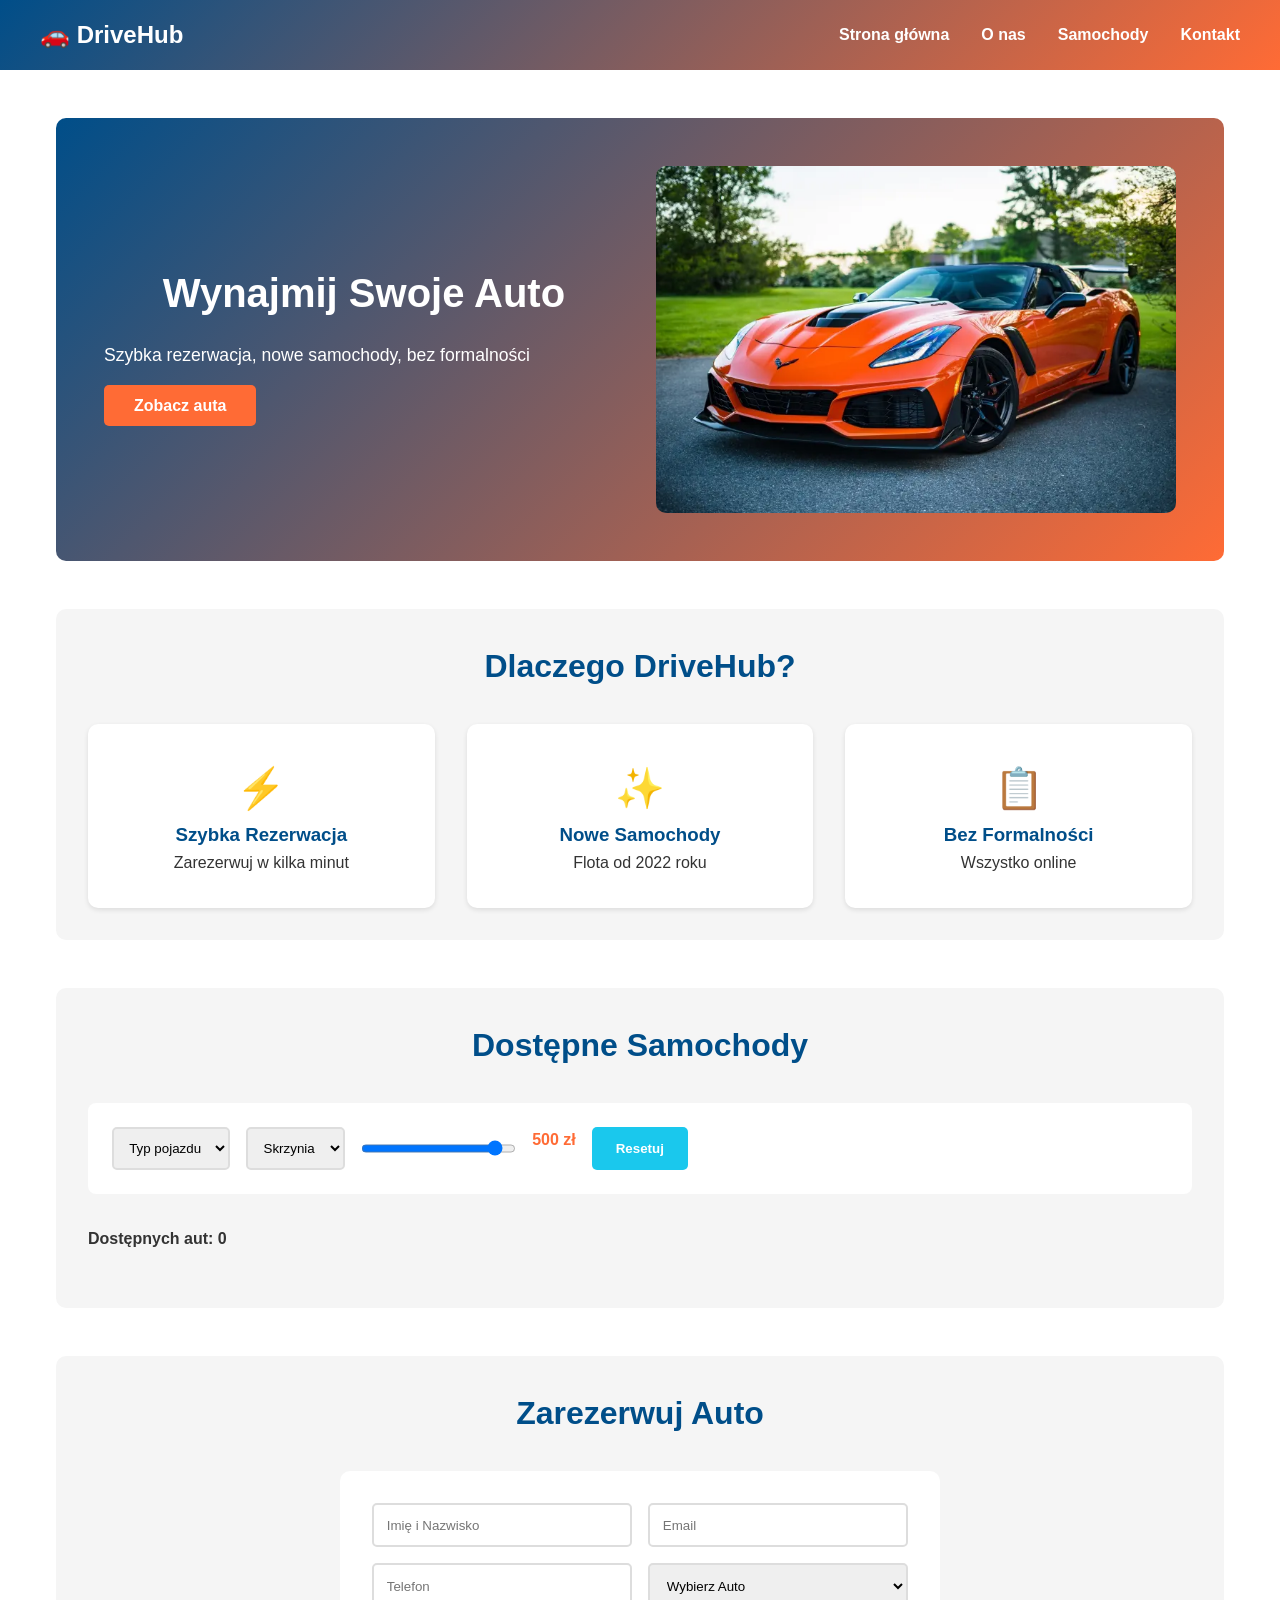
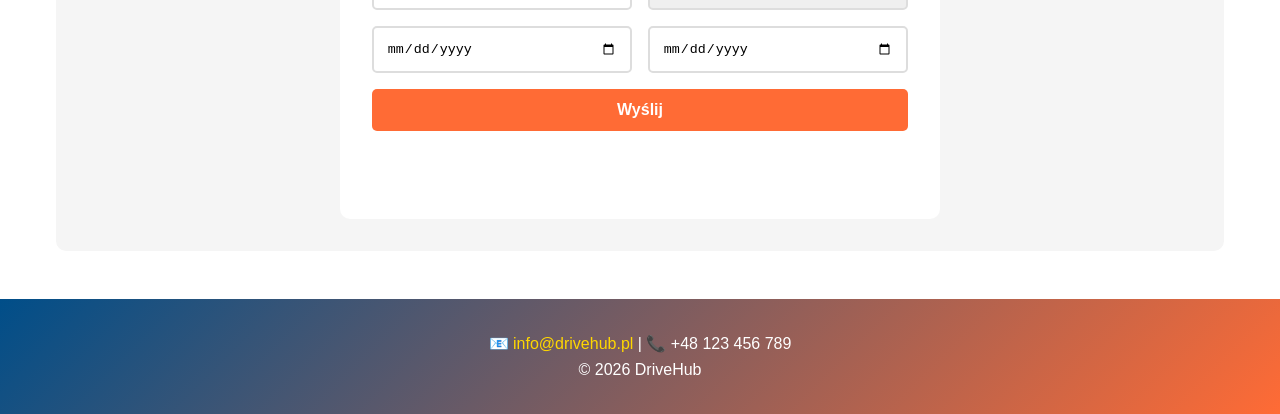
==== index2.html @ 5fa4369c "Dodałem nową zawartość w PRAKTYKI2" ====
<!DOCTYPE html>
<html lang="pl">
<head>
    <meta charset="UTF-8">
    <meta name="viewport" content="width=device-width, initial-scale=1.0">
    <meta name="description" content="DriveHub - Wypożyczalnia samochodów">
    <title>DriveHub - Wypożyczalnia Samochodów</title>
    <link rel="stylesheet" href="style2.css">
</head>
<body>

    <header>
        <nav>
            <h1>🚗 DriveHub</h1>
            <ul>
                <li><a href="#baner">Strona główna</a></li>
                <li><a href="#onas">O nas</a></li>
                <li><a href="#samochody">Samochody</a></li>
                <li><a href="#kontakt">Kontakt</a></li>
            </ul>
        </nav>
    </header>

    <main>
        <section id="baner">
            <div class="baner-box">
                <div class="baner-tekst">
                    <h2>Wynajmij Swoje Auto</h2>
                    <p>Szybka rezerwacja, nowe samochody, bez formalności</p>
                    <a href="#samochody" class="przycisk">Zobacz auta</a>
                </div>
                <img src="jaki-samochod-sportowy-warto-kupic.webp" alt="Samochód sportowy">
            </div>
        </section>


        <section id="onas">
            <h2>Dlaczego DriveHub?</h2>
            <div class="zalety">
                <div class="zaleta">
                    <span class="ikona">⚡</span>
                    <h3>Szybka Rezerwacja</h3>
                    <p>Zarezerwuj w kilka minut</p>
                </div>
                <div class="zaleta">
                    <span class="ikona">✨</span>
                    <h3>Nowe Samochody</h3>
                    <p>Flota od 2022 roku</p>
                </div>
                <div class="zaleta">
                    <span class="ikona">📋</span>
                    <h3>Bez Formalności</h3>
                    <p>Wszystko online</p>
                </div>
            </div>
        </section>


        <section id="samochody">
            <h2>Dostępne Samochody</h2>
            <div class="filtry">
                <select id="typ-filter">
                    <option value="">Typ pojazdu</option>
                </select>
                <select id="skrzynia-filter">
                    <option value="">Skrzynia</option>
                </select>
                <input type="range" id="cena-filter" min="0" max="500" value="600">
                <span id="cena-tekst">500 zł</span>
                <button id="resetuj-btn">Resetuj</button>
            </div>

            <p class="info-aut">Dostępnych aut: <strong id="licznik">0</strong></p>
            <div id="kontener-aut" class="siatka-aut"></div>
            <!-- java script wyszukuje dostepne auta -->
        </section>



        

        <section id="kontakt">
            <h2>Zarezerwuj Auto</h2>
            <form id="formularz">
                <input type="text" id="imie" placeholder="Imię i Nazwisko">
                <input type="email" id="email" placeholder="Email">
                <input type="tel" id="telefon" placeholder="Telefon">
                <select id="wybor-auta">
                    <option value="">Wybierz Auto</option>
                </select>
                <input type="date" id="data-od">
                <input type="date" id="data-do">
                <button type="submit" class="przycisk">Wyślij</button>
                <p id="komunikat-formularz"></p>
            </form>
        </section>
    </main>


    <footer>
        <p>📧 <a href="mailto:info@drivehub.pl">info@drivehub.pl</a> | 📞 +48 123 456 789</p>
        <p>&copy; 2026 DriveHub</p>
    </footer>

</body>
</html>
---- style2.css ----
* {
    margin: 0;
    padding: 0;
    box-sizing: border-box;
}

html {
    scroll-behavior: smooth;
}

body {
    font-family: Arial, sans-serif;
    color: #333;
    line-height: 1.6;
}

/* NAGŁÓWEK */
header {
    background: linear-gradient(135deg, #004E89, #FF6B35);
    color: white;
    padding: 1rem 2rem;
    position: sticky;
    top: 0;
    z-index: 100;
}

nav {
    max-width: 1200px;
    margin: 0 auto;
    display: flex;
    justify-content: space-between;
    align-items: center;
}

nav h1 {
    font-size: 1.5rem;
}

nav ul {
    display: flex;
    list-style: none;
    gap: 2rem;
}

nav a {
    color: white;
    text-decoration: none;
    font-weight: bold;
}

nav a:hover {
    color: #FFD700;
}



/* GŁÓWNE */
main {
    max-width: 1200px;
    margin: 0 auto;
    padding: 0 1rem;
}

section {
    margin: 3rem 0;
}

h2 {
    text-align: center;
    font-size: 2rem;
    color: #004E89;
    margin-bottom: 2rem;
}

.przycisk {
    padding: 12px 30px;
    background: #FF6B35;
    color: white;
    border: none;
    border-radius: 5px;
    text-decoration: none;
    font-weight: bold;
    cursor: pointer;
    transition: 0.3s;
}

.przycisk:hover {
    background: #E55A2B;
}



/* BANER */
#baner {
    background: linear-gradient(135deg, #004E89, #FF6B35);
    color: white;
    padding: 3rem;
    border-radius: 10px;
}

.baner-box {
    display: grid;
    grid-template-columns: 1fr 1fr;
    gap: 2rem;
    align-items: center;
}

.baner-tekst h2 {
    color: white;
    font-size: 2.5rem;
    margin-bottom: 1rem;
}

.baner-tekst p {
    font-size: 1.1rem;
    margin-bottom: 1.5rem;
}

.baner-box img {
    width: 100%;
    border-radius: 10px;
}




/* O NAS */
#onas {
    background: #f5f5f5;
    padding: 2rem;
    border-radius: 10px;
}

.zalety {
    display: grid;
    grid-template-columns: repeat(3, 1fr);
    gap: 2rem;
}

.zaleta {
    background: white;
    padding: 2rem;
    border-radius: 10px;
    text-align: center;
    box-shadow: 0 2px 5px rgba(0,0,0,0.1);
}

.zaleta:hover {
    transform: translateY(-5px);
}

.ikona {
    font-size: 2.5rem;
    margin-bottom: 1rem;
}

.zaleta h3 {
    color: #004E89;
}





/* SAMOCHODY */
#samochody {
    background: #f5f5f5;
    padding: 2rem;
    border-radius: 10px;
}

.filtry {
    display: flex;
    gap: 1rem;
    margin-bottom: 2rem;
    flex-wrap: wrap;
    background: white;
    padding: 1.5rem;
    border-radius: 8px;
}

.filtry select,
.filtry input {
    padding: 0.7rem;
    border: 2px solid #ddd;
    border-radius: 5px;
}

.filtry select:focus,
.filtry input:focus {
    border-color: #FF6B35;
    outline: none;
}

#cena-tekst {
    font-weight: bold;
    color: #FF6B35;
}

#resetuj-btn {
    padding: 0.7rem 1.5rem;
    background: #1AC8ED;
    color: white;
    border: none;
    border-radius: 5px;
    cursor: pointer;
    font-weight: bold;
}

#resetuj-btn:hover {
    background: #18B5D1;
}

.info-aut {
    font-weight: bold;
    margin-bottom: 1.5rem;
}

.siatka-aut {
    display: grid;
    grid-template-columns: repeat(auto-fill, minmax(280px, 1fr));
    gap: 2rem;
}

.karta-auta {
    background: white;
    border-radius: 10px;
    overflow: hidden;
    box-shadow: 0 2px 5px rgba(0,0,0,0.1);
}

.karta-auta:hover {
    transform: translateY(-5px);
    box-shadow: 0 5px 15px rgba(0,0,0,0.2);
}

.karta-auta img {
    width: 100%;
    height: 200px;
    object-fit: cover;
}

.info-auta {
    padding: 1.5rem;
}

.info-auta h3 {
    color: #004E89;
    margin-bottom: 0.3rem;
}

.typ-auta {
    color: #FF6B35;
    font-weight: bold;
    font-size: 0.9rem;
    margin-bottom: 1rem;
}

.szczegoly-auta {
    background: #f9f9f9;
    padding: 0.8rem;
    border-radius: 5px;
    margin-bottom: 1rem;
    font-size: 0.85rem;
    display: grid;
    grid-template-columns: 1fr 1fr;
    gap: 0.5rem;
}

.cena-auta {
    font-size: 1.5rem;
    font-weight: bold;
    color: #FF6B35;
    text-align: center;
    margin-bottom: 1rem;
}

.przyciski-auta {
    display: flex;
    gap: 0.5rem;
}

.przyciski-auta button {
    flex: 1;
    padding: 8px;
    background: #FF6B35;
    color: white;
    border: none;
    border-radius: 5px;
    cursor: pointer;
    font-weight: bold;
}

.przyciski-auta button:hover {
    background: #E55A2B;
}




/* FORMULARZ */
#kontakt {
    background: #f5f5f5;
    padding: 2rem;
    border-radius: 10px;
}

form {
    max-width: 600px;
    margin: 0 auto;
    background: white;
    padding: 2rem;
    border-radius: 10px;
    display: grid;
    grid-template-columns: 1fr 1fr;
    gap: 1rem;
}

form input,
form select {
    padding: 0.8rem;
    border: 2px solid #ddd;
    border-radius: 5px;
}

form input:focus,
form select:focus {
    border-color: #FF6B35;
    outline: none;
}

form button {
    grid-column: 1 / -1;
    padding: 12px;
    font-size: 1rem;
}

#komunikat-formularz {
    grid-column: 1 / -1;
    text-align: center;
    margin-top: 1rem;
    font-weight: bold;
    min-height: 1.5rem;
}

#komunikat-formularz.sukces {
    color: #27AE60;
}

#komunikat-formularz.blad {
    color: #E74C3C;
}





/* STOPKA */
footer {
    background: linear-gradient(135deg, #004E89, #FF6B35);
    color: white;
    text-align: center;
    padding: 2rem;
    margin-top: 3rem;
}

footer a {
    color: #FFD700;
    text-decoration: none;
}
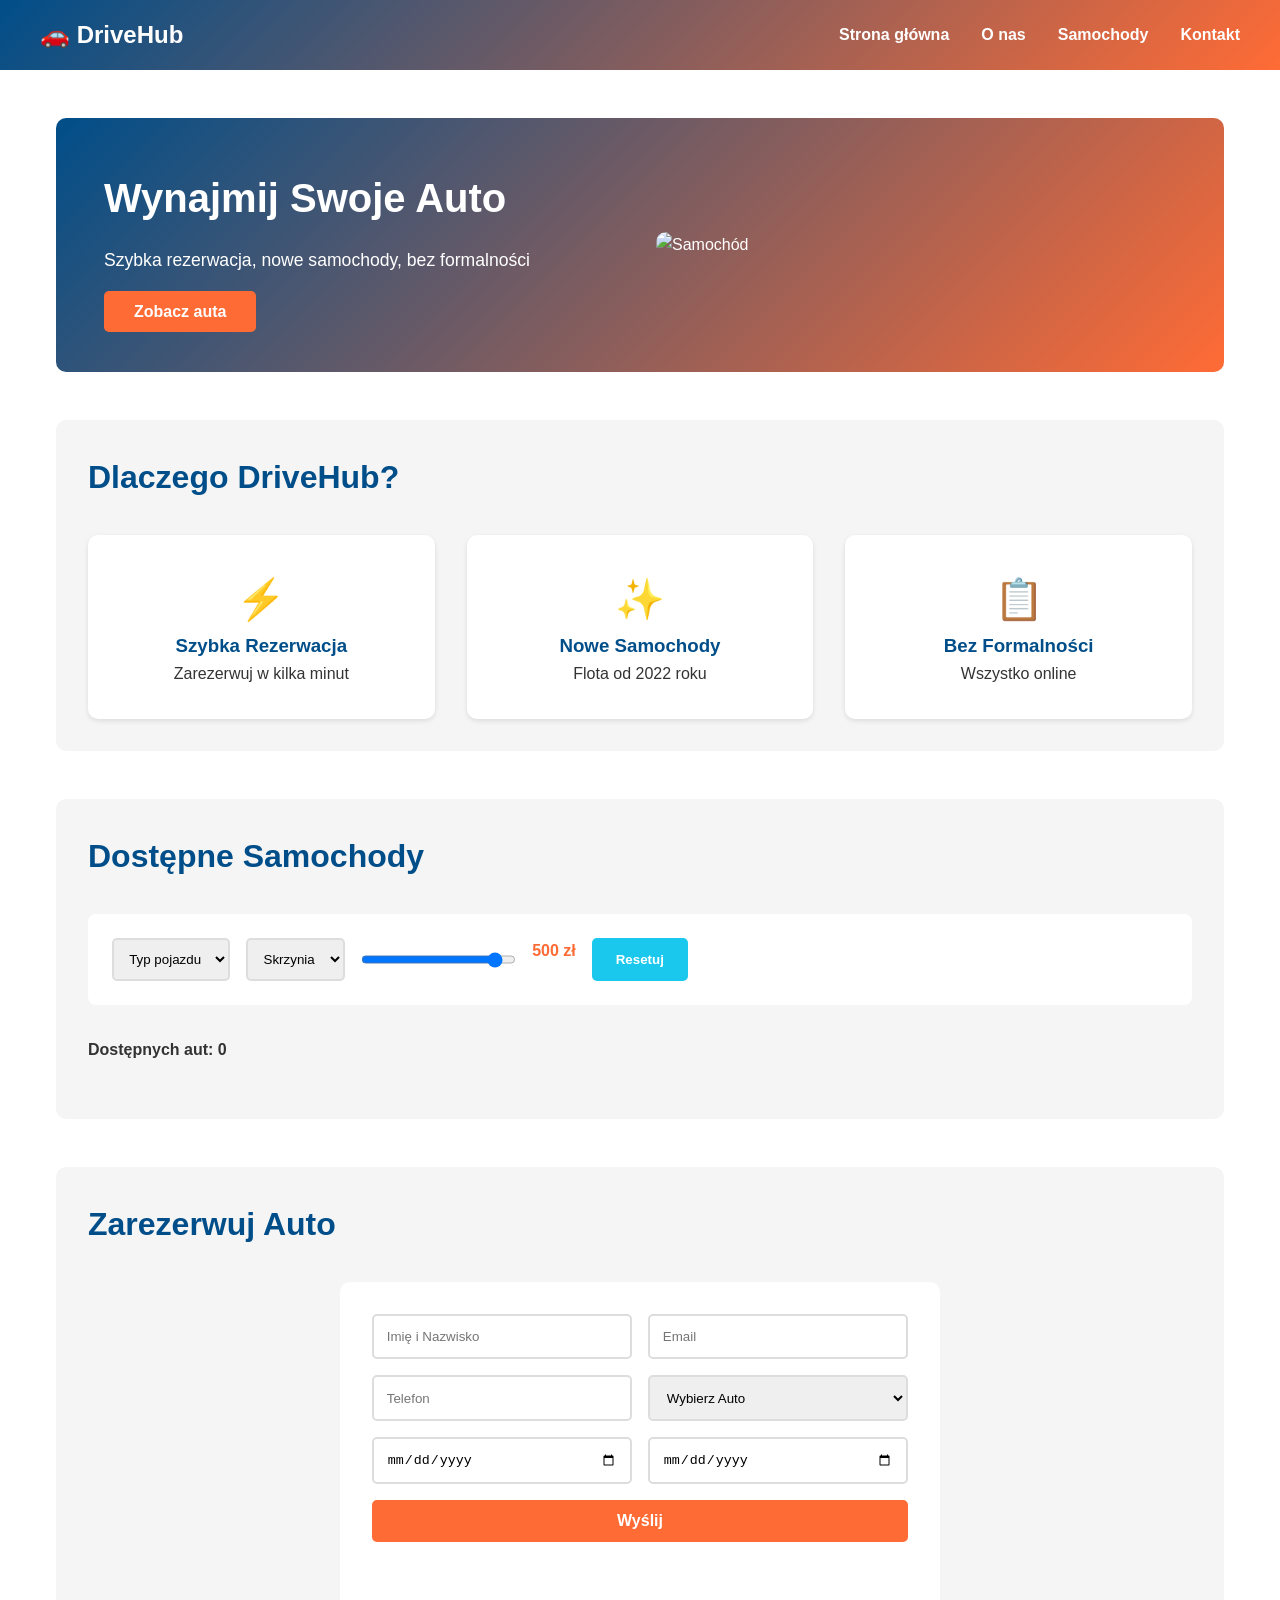
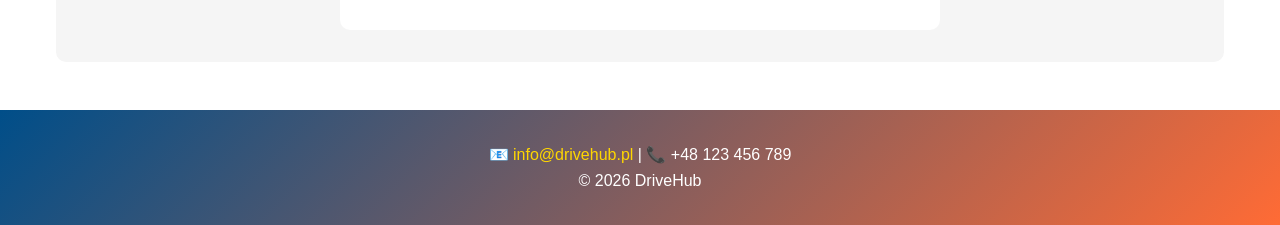
==== commit 2139f496: "Poprawiona ścieżka do zdjęcia" ====
--- a/index2.html
+++ b/index2.html
@@ -29,7 +29,7 @@
                     <p>Szybka rezerwacja, nowe samochody, bez formalności</p>
                     <a href="#samochody" class="przycisk">Zobacz auta</a>
                 </div>
-                <img src="jaki-samochod-sportowy-warto-kupic.webp" alt="Samochód sportowy">
+               <img src="jaki-samochod-sportowy-warto-kupic.jpg" alt="Samochód">
             </div>
         </section>
 
--- a/style2.css
+++ b/style2.css
@@ -66,7 +66,6 @@
 }
 
 h2 {
-    text-align: center;
     font-size: 2rem;
     color: #004E89;
     margin-bottom: 2rem;
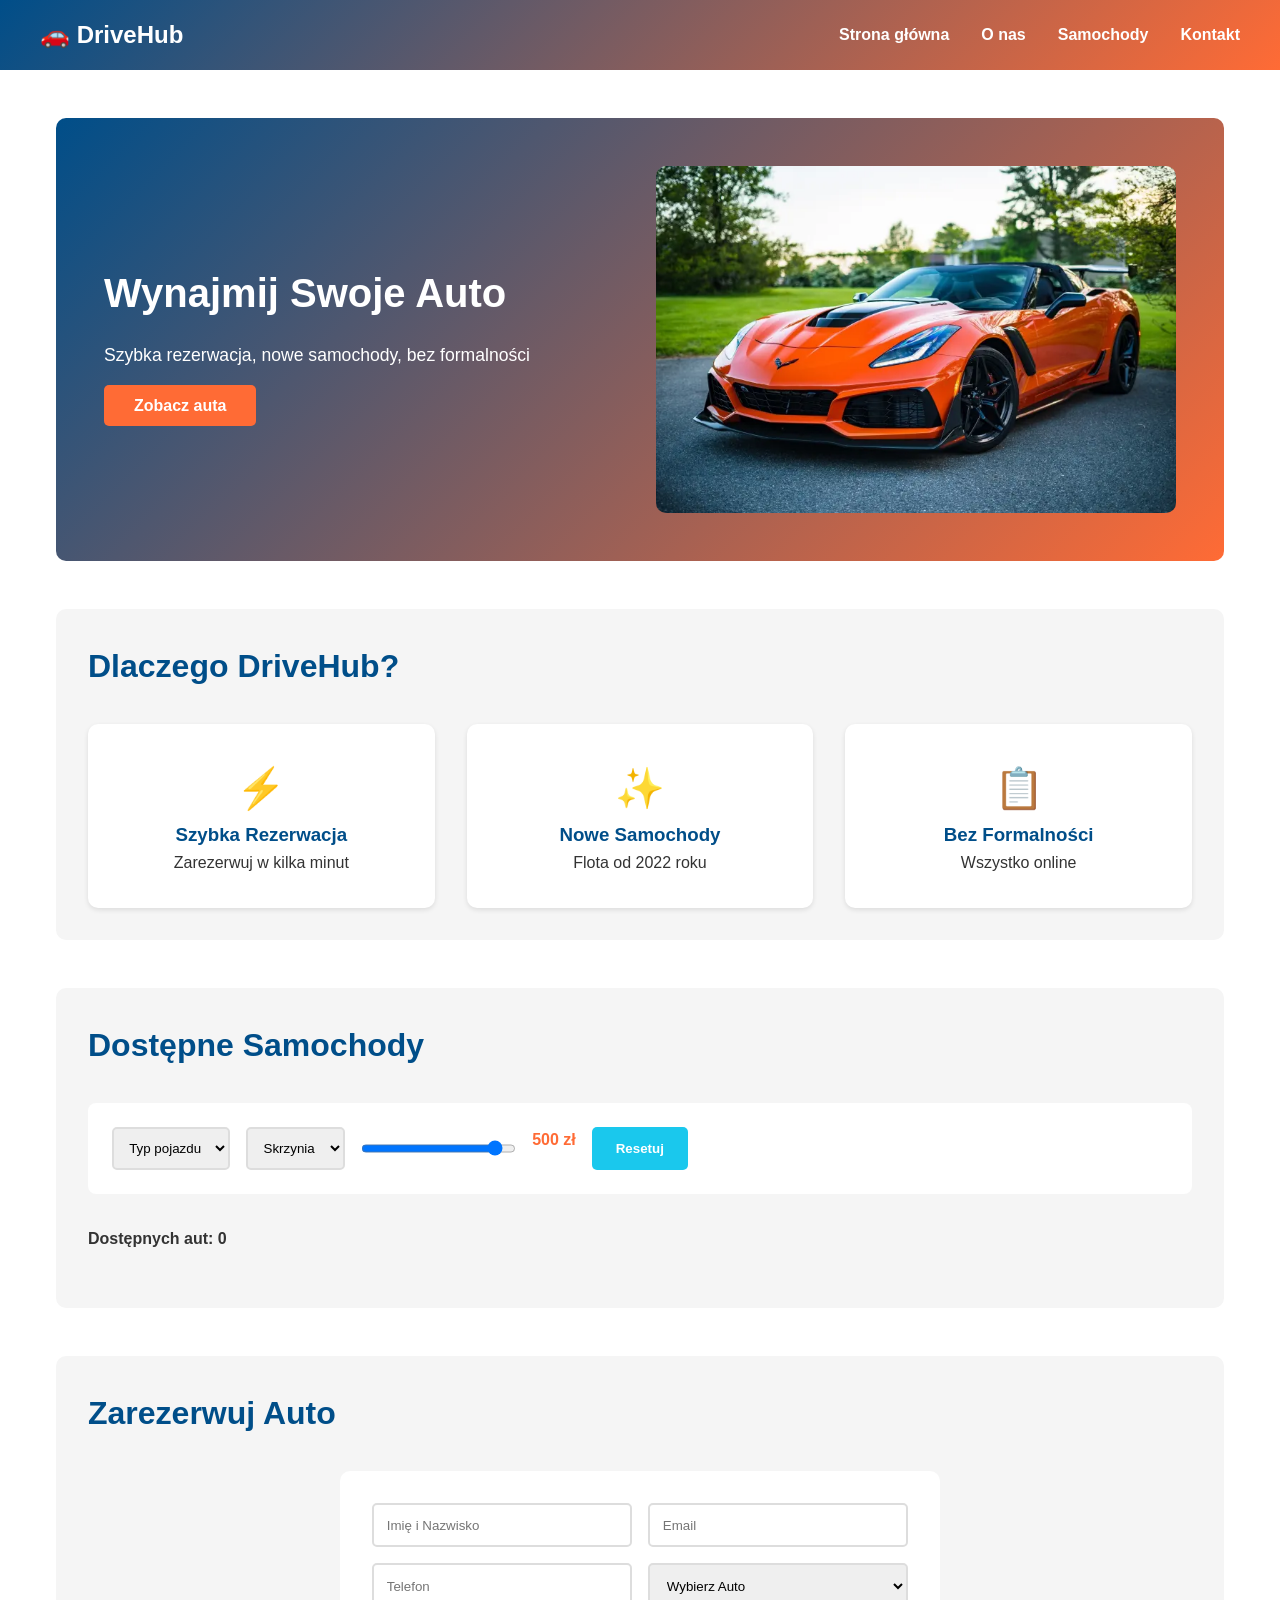
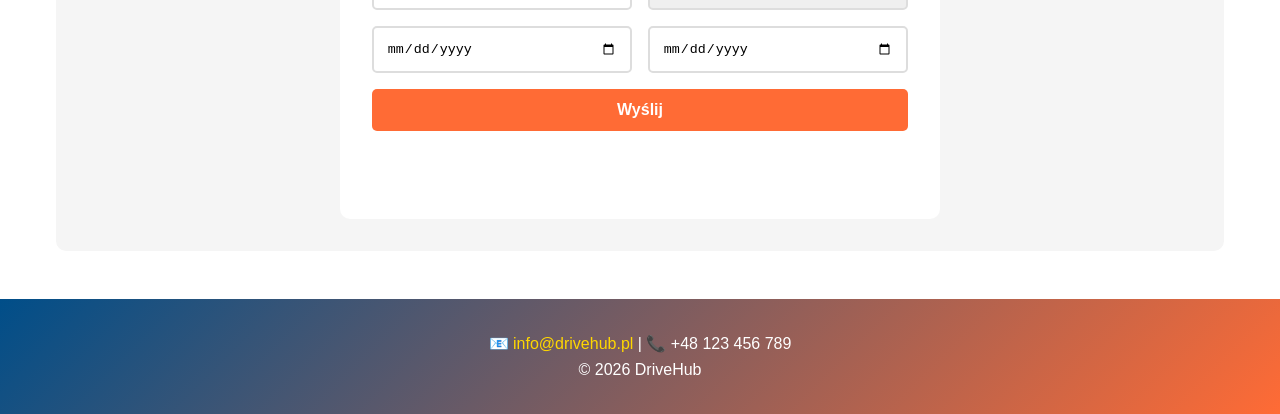
==== commit d3209f07: "Dodano nowy plik .jpg i poprawiono pliki index2.html oraz style2.css" ====
--- a/index2.html
+++ b/index2.html
@@ -29,7 +29,7 @@
                     <p>Szybka rezerwacja, nowe samochody, bez formalności</p>
                     <a href="#samochody" class="przycisk">Zobacz auta</a>
                 </div>
-               <img src="jaki-samochod-sportowy-warto-kupic.jpg" alt="Samochód">
+               <img src="jaki-samochod-sportowy-warto-kupic.webp" alt="Samochód">
             </div>
         </section>
 
--- a/style2.css
+++ b/style2.css
@@ -54,7 +54,7 @@
 
 
 
-/* GŁÓWNE */
+
 main {
     max-width: 1200px;
     margin: 0 auto;
@@ -89,7 +89,7 @@
 
 
 
-/* BANER */
+
 #baner {
     background: linear-gradient(135deg, #004E89, #FF6B35);
     color: white;
@@ -123,7 +123,6 @@
 
 
 
-/* O NAS */
 #onas {
     background: #f5f5f5;
     padding: 2rem;
@@ -161,7 +160,6 @@
 
 
 
-/* SAMOCHODY */
 #samochody {
     background: #f5f5f5;
     padding: 2rem;
@@ -297,7 +295,7 @@
 
 
 
-/* FORMULARZ */
+
 #kontakt {
     background: #f5f5f5;
     padding: 2rem;
@@ -352,9 +350,6 @@
 
 
 
-
-
-/* STOPKA */
 footer {
     background: linear-gradient(135deg, #004E89, #FF6B35);
     color: white;
